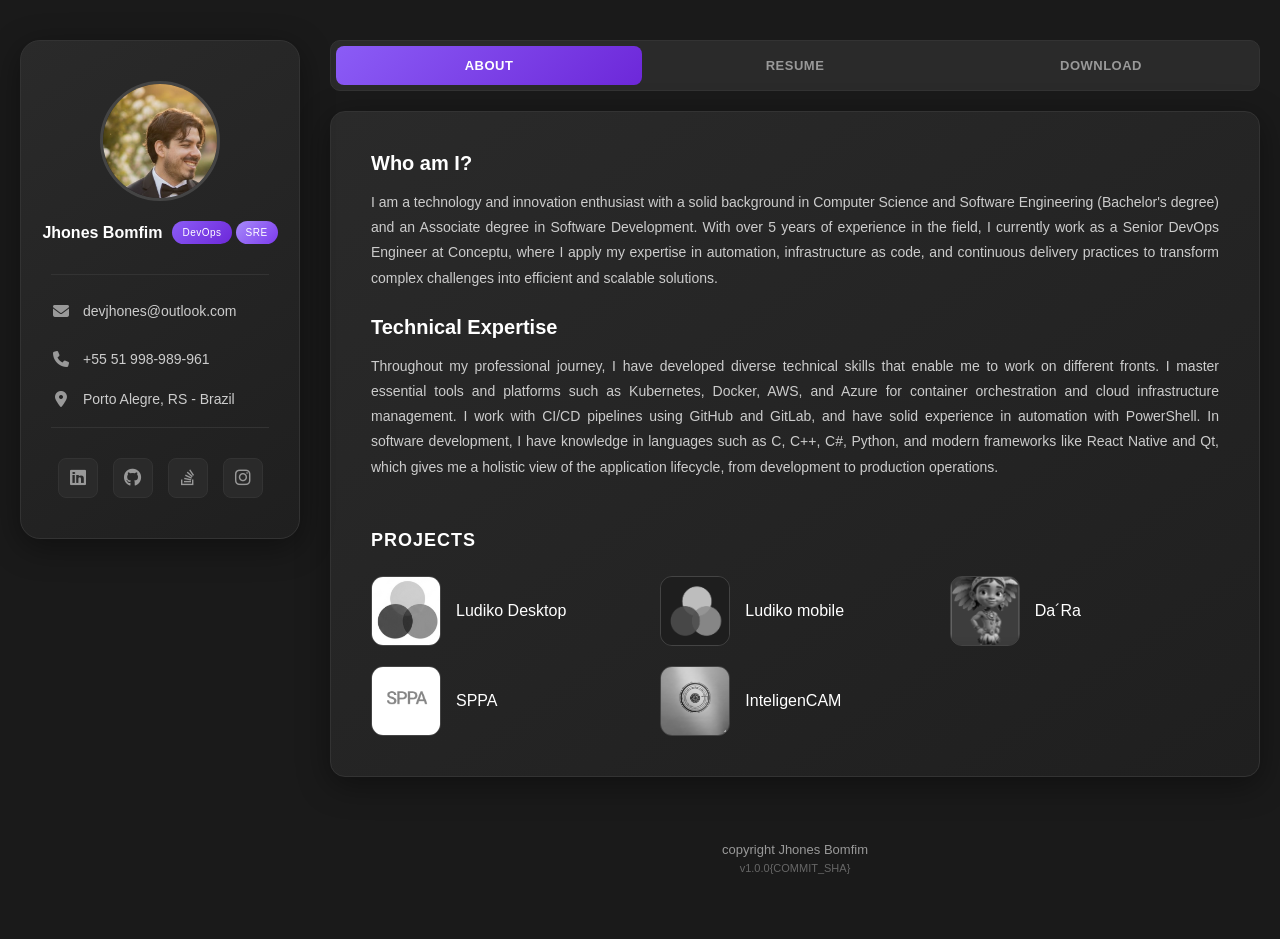
==== src/index.html @ a9e6de29 "feat: Add GitHub Pages deployment workflow and root index.html" ====
<!doctype html>
<html lang="pt-BR">
  <head>
    <meta charset="UTF-8" />
    <meta name="viewport" content="width=device-width, initial-scale=1.0" />
    <title>Jhones Bomfim - Portfólio</title>
    <link rel="stylesheet" href="./styles/style.css" />
    <link
      rel="stylesheet"
      href="https://cdnjs.cloudflare.com/ajax/libs/font-awesome/6.4.0/css/all.min.css"
    />
  </head>
  <body>
    <div class="container">
      <!-- Profile Card (Left Side) -->
      <div class="profile-card">
        <div class="profile-header">
          <div class="profile-image">
            <img src="./images/Screenshot_15.png" alt="Profile Picture" />
          </div>
          <div class="profile-title">
            <h1 class="profile-name">Jhones Bomfim</h1>
            <div class="profile-badges">
              <span class="badge badge-devops">DevOps</span>
              <span class="badge badge-sre">SRE</span>
            </div>
          </div>
        </div>

        <div class="profile-info">
          <a href="mailto:devjhones@outlook.com" class="info-item info-link">
            <i class="fas fa-envelope"></i>
            <span>devjhones@outlook.com</span>
          </a>
          <a href="tel:+5551998989961" class="info-item info-link">
            <i class="fas fa-phone"></i>
            <span>+55 51 998-989-961</span>
          </a>
          <div class="info-item">
            <i class="fas fa-map-marker-alt"></i>
            <span>Porto Alegre, RS - Brazil</span>
          </div>
        </div>

        <div class="social-links">
          <a
            href="https://www.linkedin.com/in/devjhones/"
            class="social-icon"
            aria-label="LinkedIn"
            target="_blank"
          >
            <i class="fab fa-linkedin"></i>
          </a>
          <a
            href="https://github.com/jhonesyure"
            class="social-icon"
            aria-label="GitHub"
            target="_blank"
          >
            <i class="fab fa-github"></i>
          </a>
          <a
            href="https://stackoverflow.com/users/31774510/devjhones"
            class="social-icon"
            aria-label="Stack Overflow"
            target="_blank"
          >
            <i class="fab fa-stack-overflow"></i>
          </a>
          <a
            href="https://www.instagram.com/jhonesyure/"
            class="social-icon"
            aria-label="Instagram"
            target="_blank"
          >
            <i class="fab fa-instagram"></i>
          </a>
        </div>
      </div>

      <!-- Main Content (Right Side) -->
      <div class="main-content">
        <!-- Navigation -->
        <nav class="main-nav">
          <button class="nav-btn active" data-section="about">ABOUT</button>
          <button class="nav-btn" data-section="resume">RESUME</button>
          <button class="nav-btn" data-section="download">DOWNLOAD</button>
        </nav>

        <!-- Content Box -->
        <div class="content-box">
          <!-- About Section -->
          <section id="about" class="content-section active">
            <div class="about-content">
              <h2>Who am I?</h2>
              <p>
                I am a technology and innovation enthusiast with a solid
                background in Computer Science and Software Engineering
                (Bachelor's degree) and an Associate degree in Software
                Development. With over 5 years of experience in the field, I
                currently work as a Senior DevOps Engineer at Conceptu, where I
                apply my expertise in automation, infrastructure as code, and
                continuous delivery practices to transform complex challenges
                into efficient and scalable solutions.
              </p>

              <h2>Technical Expertise</h2>
              <p>
                Throughout my professional journey, I have developed diverse
                technical skills that enable me to work on different fronts. I
                master essential tools and platforms such as Kubernetes, Docker,
                AWS, and Azure for container orchestration and cloud
                infrastructure management. I work with CI/CD pipelines using
                GitHub and GitLab, and have solid experience in automation with
                PowerShell. In software development, I have knowledge in
                languages such as C, C++, C#, Python, and modern frameworks like
                React Native and Qt, which gives me a holistic view of the
                application lifecycle, from development to production
                operations.
              </p>
            </div>

            <!-- Projects Section -->
            <div class="projects-section">
              <h2>PROJECTS</h2>
              <div class="projects-grid">
                <div class="project-card" data-project="1">
                  <div class="project-image">
                    <img
                      src="./images/LudikoDesktop.png"
                      alt="Ludiko Desktop"
                    />
                  </div>
                  <span class="project-name">Ludiko Desktop</span>
                </div>
                <div class="project-card" data-project="2">
                  <div class="project-image">
                    <img src="./images/LudikoMobile.png" alt="Ludiko Mobile" />
                  </div>
                  <span class="project-name">Ludiko mobile</span>
                </div>
                <div class="project-card" data-project="3">
                  <div class="project-image">
                    <img src="./images/dara.png" alt="Da´Ra" />
                  </div>
                  <span class="project-name">Da´Ra</span>
                </div>
                <div class="project-card" data-project="4">
                  <div class="project-image">
                    <img src="./images/sppa.png" alt="SPPA" />
                  </div>
                  <span class="project-name">SPPA</span>
                </div>
                <div class="project-card" data-project="5">
                  <div class="project-image">
                    <img src="./images/inteliCAM.png" alt="InteligenCAM" />
                  </div>
                  <span class="project-name">InteligenCAM</span>
                </div>
              </div>
            </div>
          </section>

          <!-- Resume Section -->
          <section id="resume" class="content-section">
            <div class="timeline">
              <!-- 2025-Present - Conceptu -->
              <div class="timeline-item">
                <div class="timeline-dot current-dot"></div>
                <div class="timeline-content current-content">
                  <h3 class="timeline-title">
                    Senior DevOps Engineer - Conceptu
                  </h3>
                  <span class="timeline-period">2025 - Present</span>
                  <ul class="timeline-list">
                    <li>Leading DevOps transformation initiatives</li>
                    <li>Implementing CI/CD pipelines with GitHub and GitLab</li>
                    <li>Managing cloud infrastructure on AWS and Azure</li>
                    <li>
                      Orchestrating containerized applications with Kubernetes
                    </li>
                    <li>
                      Automating deployment processes and infrastructure as code
                    </li>
                  </ul>
                </div>
              </div>

              <!-- 2024-Present - Education Branch -->
              <div class="timeline-item timeline-education">
                <div class="timeline-dot education-dot"></div>
                <div class="timeline-content education-content">
                  <h3 class="timeline-title">
                    🎓 Bachelor's in Software Engineering
                  </h3>
                  <span class="timeline-period">2024 - Present</span>
                  <ul class="timeline-list">
                    <li>
                      Currently studying advanced software engineering
                      principles
                    </li>
                    <li>DevOps and cloud-native architectures</li>
                    <li>System design and scalability patterns</li>
                  </ul>
                </div>
              </div>

              <!-- 2023-2025 - SkyDrones -->
              <div class="timeline-item">
                <div class="timeline-dot"></div>
                <div class="timeline-content">
                  <h3 class="timeline-title">Software Engineer - SkyDrones</h3>
                  <span class="timeline-period">2023 - 2025</span>
                  <ul class="timeline-list">
                    <li>
                      Developed drone control applications using QML and C++
                    </li>
                    <li>Created embedded firmware with C, C++, and Lua</li>
                    <li>
                      Worked on real-time systems and low-level programming
                    </li>
                    <li>
                      Implemented communication protocols for drone systems
                    </li>
                    <li>Optimized performance for embedded devices</li>
                  </ul>
                </div>
              </div>

              <!-- 2020-2024 - Education Branch -->
              <div class="timeline-item timeline-education">
                <div class="timeline-dot education-dot"></div>
                <div class="timeline-content education-content">
                  <h3 class="timeline-title">
                    🎓 Bachelor's in Computer Science
                  </h3>
                  <span class="timeline-period">2020 - 2024</span>
                  <ul class="timeline-list">
                    <li>Deep dive into computer science fundamentals</li>
                    <li>Artificial Intelligence and Machine Learning</li>
                    <li>Advanced data structures and algorithms</li>
                    <li>Software engineering methodologies</li>
                  </ul>
                </div>
              </div>

              <!-- 2020-2022 - Vent Digital -->
              <div class="timeline-item">
                <div class="timeline-dot"></div>
                <div class="timeline-content">
                  <h3 class="timeline-title">
                    Systems Developer - Vent Digital
                  </h3>
                  <span class="timeline-period">2020 - 2022</span>
                  <ul class="timeline-list">
                    <li>
                      Built modern web applications with React and Next.js
                    </li>
                    <li>
                      Developed cross-platform mobile apps using React Native
                    </li>
                    <li>Managed containerized deployments with Docker</li>
                    <li>Worked with cloud platforms AWS and Azure</li>
                    <li>Orchestrated services using Kubernetes (K8s)</li>
                  </ul>
                </div>
              </div>

              <!-- 2018-2020 - Education Branch -->
              <div class="timeline-item timeline-education">
                <div class="timeline-dot education-dot"></div>
                <div class="timeline-content education-content">
                  <h3 class="timeline-title">
                    🎓 Associate Degree in Systems Development
                  </h3>
                  <span class="timeline-period">2018 - 2020</span>
                  <ul class="timeline-list">
                    <li>Studied software architecture and design patterns</li>
                    <li>Advanced programming concepts and algorithms</li>
                    <li>Database management and system analysis</li>
                  </ul>
                </div>
              </div>

              <!-- 2016 - Internship -->
              <div class="timeline-item">
                <div class="timeline-dot"></div>
                <div class="timeline-content">
                  <h3 class="timeline-title">Website Development Intern</h3>
                  <span class="timeline-period">May 2016 - Dec 2016</span>
                  <ul class="timeline-list">
                    <li>
                      Developed responsive websites using HTML, CSS, and
                      JavaScript
                    </li>
                    <li>
                      Worked with MySQL databases and PHP backend development
                    </li>
                    <li>Gained foundational web development skills</li>
                    <li>
                      Collaborated with design team on UI/UX implementations
                    </li>
                  </ul>
                </div>
              </div>
            </div>
          </section>

          <!-- Download Section -->
          <section id="download" class="content-section">
            <div class="download-container">
              <div class="download-header">
                <h2>Download Resume</h2>
                <p>Get my complete resume in your preferred language</p>
              </div>

              <div class="download-buttons">
                <a href="./assets/resume-en.pdf" class="download-btn" download>
                  <div class="download-icon">
                    <i class="fas fa-file-pdf"></i>
                  </div>
                  <div class="download-info">
                    <span class="download-title">English Version</span>
                    <span class="download-subtitle">Resume - EN.pdf</span>
                  </div>
                  <div class="download-arrow">
                    <i class="fas fa-download"></i>
                  </div>
                </a>

                <a href="./assets/resume-pt.pdf" class="download-btn" download>
                  <div class="download-icon">
                    <i class="fas fa-file-pdf"></i>
                  </div>
                  <div class="download-info">
                    <span class="download-title">Versão em Português</span>
                    <span class="download-subtitle">Currículo - PT-BR.pdf</span>
                  </div>
                  <div class="download-arrow">
                    <i class="fas fa-download"></i>
                  </div>
                </a>
              </div>

              <div class="download-note">
                <i class="fas fa-info-circle"></i>
                <span>Last updated: October 2025</span>
              </div>
            </div>
          </section>
        </div>

        <!-- Footer -->
        <footer class="main-footer">
          <p>copyright Jhones Bomfim</p>
          <p class="version">v1.0.0{COMMIT_SHA}</p>
        </footer>
      </div>
    </div>

    <!-- Modal for Projects -->
    <div id="projectModal" class="modal">
      <div class="modal-content">
        <span class="close-modal">&times;</span>
        <h2 id="modalTitle">Project Title</h2>
        <div id="modalBody">
          <p>Project details will appear here...</p>
        </div>
      </div>
    </div>

    <script src="./scripts/main.js"></script>
  </body>
</html>
---- src/styles/style.css ----
* {
  margin: 0;
  padding: 0;
  box-sizing: border-box;
}

body {
  font-family: -apple-system, BlinkMacSystemFont, 'Segoe UI', Roboto,
    'Helvetica Neue', Arial, sans-serif;
  background-color: #1a1a1a;
  color: #ffffff;
  padding: 40px 20px;
  min-height: 100vh;
}

/* Container Layout */
.container {
  display: flex;
  gap: 30px;
  max-width: 1400px;
  margin: 0 auto;
  align-items: flex-start;
}

.profile-card {
  background: linear-gradient(145deg, #2a2a2a, #1f1f1f);
  border-radius: 20px;
  padding: 40px 30px;
  width: 280px;
  flex-shrink: 0;
  box-shadow: 0 8px 32px rgba(0, 0, 0, 0.4);
  border: 1px solid #333;
  position: sticky;
  top: 40px;
}

.profile-header {
  text-align: center;
  margin-bottom: 30px;
}

.profile-image {
  width: 120px;
  height: 120px;
  margin: 0 auto 20px;
  border-radius: 50%;
  overflow: hidden;
  background: #3a3a3a;
  border: 3px solid #444;
}

.profile-image img {
  width: 100%;
  height: 100%;
  object-fit: cover;
}

.profile-title {
  display: flex;
  align-items: center;
  justify-content: center;
  gap: 10px;
  flex-wrap: nowrap;
}

.profile-name {
  font-size: 16px;
  font-weight: 600;
  color: #ffffff;
  margin: 0;
  white-space: nowrap;
}

.profile-badges {
  display: flex;
  gap: 4px;
  align-items: center;
  flex-shrink: 0;
}

.badge {
  padding: 6px 10px;
  border-radius: 20px;
  font-size: 10px;
  font-weight: 500;
  letter-spacing: 0.5px;
}

.badge-devops {
  background: linear-gradient(135deg, #8b5cf6, #6d28d9);
  color: #ffffff;
}

.badge-sre {
  background: linear-gradient(135deg, #a78bfa, #7c3aed);
  color: #ffffff;
}

.profile-info {
  margin: 30px 0;
  border-top: 1px solid #333;
  border-bottom: 1px solid #333;
  padding: 20px 0;
}

.info-item {
  display: flex;
  align-items: center;
  gap: 12px;
  margin-bottom: 16px;
  color: #cccccc;
  font-size: 14px;
}

.info-link {
  text-decoration: none;
  transition: all 0.3s ease;
  border-radius: 8px;
  padding: 8px;
  margin-left: -8px;
  margin-right: -8px;
}

.info-link:hover i {
  color: #8b5cf6;
}

.info-item:last-child {
  margin-bottom: 0;
}

.info-item i {
  color: #999;
  font-size: 16px;
  width: 20px;
  text-align: center;
}

.info-item span {
  flex: 1;
  word-break: break-word;
}

.social-links {
  display: flex;
  justify-content: center;
  gap: 15px;
  margin-top: 25px;
}

.social-icon {
  width: 40px;
  height: 40px;
  border-radius: 8px;
  background: #2a2a2a;
  display: flex;
  align-items: center;
  justify-content: center;
  color: #999;
  text-decoration: none;
  transition: all 0.3s ease;
  border: 1px solid #333;
}

.social-icon:hover {
  background: #3a3a3a;
  color: #ffffff;
  transform: translateY(-2px);
  box-shadow: 0 4px 12px rgba(139, 92, 246, 0.3);
}

.social-icon i {
  font-size: 18px;
}

/* Responsividade */
@media (max-width: 768px) {
  .container {
    flex-direction: column;
  }

  .profile-card {
    width: 100%;
    position: relative;
    top: 0;
  }

  .main-content {
    width: 100%;
  }
}

/* Main Content Area */
.main-content {
  flex: 1;
  display: flex;
  flex-direction: column;
  gap: 20px;
}

/* Navigation */
.main-nav {
  display: flex;
  gap: 0;
  background: #2a2a2a;
  border-radius: 10px;
  padding: 5px;
  border: 1px solid #333;
}

.nav-btn {
  flex: 1;
  background: transparent;
  border: none;
  color: #999;
  padding: 12px 20px;
  font-size: 13px;
  font-weight: 600;
  letter-spacing: 0.5px;
  cursor: pointer;
  border-radius: 8px;
  transition: all 0.3s ease;
}

.nav-btn:hover {
  color: #fff;
  background: rgba(139, 92, 246, 0.1);
}

.nav-btn.active {
  background: linear-gradient(135deg, #8b5cf6, #6d28d9);
  color: #ffffff;
}

/* Content Box */
.content-box {
  background: linear-gradient(145deg, #2a2a2a, #1f1f1f);
  border-radius: 15px;
  padding: 40px;
  border: 1px solid #333;
  box-shadow: 0 8px 32px rgba(0, 0, 0, 0.4);
  min-height: 500px;
}

.content-section {
  display: none;
}

.content-section.active {
  display: block;
}

/* About Section */
.about-content h2 {
  color: #ffffff;
  font-size: 20px;
  font-weight: 600;
  margin-bottom: 15px;
  margin-top: 25px;
}

.about-content h2:first-child {
  margin-top: 0;
}

.about-content p {
  color: #cccccc;
  line-height: 1.8;
  font-size: 14px;
  margin-bottom: 25px;
  text-align: justify;
}

/* Projects Section */
.projects-section {
  margin-top: 50px;
}

.projects-section h2 {
  color: #ffffff;
  font-size: 18px;
  font-weight: 700;
  letter-spacing: 1px;
  margin-bottom: 25px;
}

.projects-grid {
  display: grid;
  grid-template-columns: repeat(3, 1fr);
  gap: 20px;
}

.project-card {
  display: flex;
  align-items: center;
  gap: 15px;
  cursor: pointer;
  transition: transform 0.3s ease;
}

.project-card:hover {
  transform: translateY(-5px);
}

.project-image {
  width: 70px;
  height: 70px;
  background: linear-gradient(145deg, #3a3a3a, #2f2f2f);
  border-radius: 12px;
  border: 1px solid #444;
  flex-shrink: 0;
  overflow: hidden;
  display: flex;
  align-items: center;
  justify-content: center;
}

.project-image img {
  width: 100%;
  height: 100%;
  object-fit: cover;
  object-position: center;
  filter: grayscale(100%);
  transition: filter 0.3s ease;
}

.project-card:hover .project-image img {
  filter: grayscale(0%);
}

.project-placeholder {
  width: 70px;
  height: 70px;
  background: linear-gradient(145deg, #3a3a3a, #2f2f2f);
  border-radius: 12px;
  border: 1px solid #444;
  flex-shrink: 0;
}

.project-name {
  color: #ffffff;
  font-size: 16px;
  font-weight: 500;
}

/* Timeline Section (Resume) */
.timeline {
  position: relative;
  padding-left: 40px;
  margin-top: 20px;
}

.timeline::before {
  content: '';
  position: absolute;
  left: 0;
  top: 0;
  bottom: 0;
  width: 3px;
  background: linear-gradient(180deg, #8b5cf6, #6d28d9);
  border-radius: 2px;
}

.timeline-item {
  position: relative;
  margin-bottom: 50px;
}

.timeline-item:last-child {
  margin-bottom: 0;
}

.timeline-dot {
  position: absolute;
  left: -46px;
  top: 8px;
  width: 14px;
  height: 14px;
  background: linear-gradient(135deg, #8b5cf6, #6d28d9);
  border-radius: 50%;
  border: 3px solid #1f1f1f;
  box-shadow: 0 0 0 3px rgba(139, 92, 246, 0.2);
  z-index: 1;
}

/* Education Branch (Merge Request Style) */
.timeline-education {
  padding-left: 30px;
  position: relative;
}

.timeline-education::before {
  content: '';
  position: absolute;
  left: -40px;
  top: 20px;
  width: 30px;
  height: 2px;
  background: linear-gradient(90deg, #fbbf24, #f59e0b);
  border-radius: 2px;
}

.timeline-education::after {
  content: '';
  position: absolute;
  left: -40px;
  top: 0;
  bottom: 0;
  width: 2px;
  background: linear-gradient(180deg, #fbbf24, #f59e0b);
  border-radius: 2px;
  opacity: 0.3;
}

.education-dot {
  background: linear-gradient(135deg, #fbbf24, #f59e0b) !important;
  box-shadow: 0 0 0 3px rgba(251, 191, 36, 0.2) !important;
}

.education-content {
  border-color: #f59e0b !important;
  background: linear-gradient(145deg, #2a2a2a, #252525);
}

.education-content:hover {
  border-color: #fbbf24 !important;
  box-shadow: 0 4px 20px rgba(251, 191, 36, 0.15) !important;
}

.education-content::before {
  border-right-color: #f59e0b !important;
}

.education-content .timeline-period {
  color: #fbbf24 !important;
}

/* Current Position Highlight */
.current-dot {
  background: linear-gradient(135deg, #10b981, #059669) !important;
  box-shadow:
    0 0 0 3px rgba(16, 185, 129, 0.2),
    0 0 15px rgba(16, 185, 129, 0.4) !important;
  animation: pulse 2s infinite;
}

@keyframes pulse {
  0%,
  100% {
    box-shadow:
      0 0 0 3px rgba(16, 185, 129, 0.2),
      0 0 15px rgba(16, 185, 129, 0.4);
  }
  50% {
    box-shadow:
      0 0 0 6px rgba(16, 185, 129, 0.1),
      0 0 20px rgba(16, 185, 129, 0.6);
  }
}

.current-content {
  border-color: #10b981 !important;
}

.current-content:hover {
  border-color: #10b981 !important;
  box-shadow: 0 4px 20px rgba(16, 185, 129, 0.25) !important;
}

.current-content .timeline-period {
  color: #10b981 !important;
  font-weight: 600;
}

.timeline-content {
  background: linear-gradient(145deg, #2a2a2a, #252525);
  border: 1px solid #333;
  border-radius: 12px;
  padding: 25px;
  position: relative;
  transition: all 0.3s ease;
}

.timeline-content:hover {
  border-color: #8b5cf6;
  box-shadow: 0 4px 20px rgba(139, 92, 246, 0.15);
  transform: translateX(5px);
}

.timeline-content::before {
  content: '';
  position: absolute;
  left: -8px;
  top: 15px;
  width: 0;
  height: 0;
  border-top: 8px solid transparent;
  border-bottom: 8px solid transparent;
  border-right: 8px solid #333;
}

.timeline-title {
  color: #ffffff;
  font-size: 18px;
  font-weight: 700;
  letter-spacing: 0.5px;
  margin-bottom: 8px;
}

.timeline-period {
  color: #8b5cf6;
  font-size: 13px;
  font-weight: 500;
  display: inline-block;
  margin-bottom: 15px;
}

.timeline-list {
  list-style: none;
  padding: 0;
  margin: 0;
}

.timeline-list li {
  color: #cccccc;
  font-size: 14px;
  line-height: 1.6;
  margin-bottom: 10px;
  padding-left: 20px;
  position: relative;
}

.timeline-list li:last-child {
  margin-bottom: 0;
}

.timeline-list li::before {
  content: '▸';
  position: absolute;
  left: 0;
  color: #8b5cf6;
  font-size: 12px;
}

.education-content .timeline-list li::before {
  color: #fbbf24;
}

/* Download Section */
.download-container {
  max-width: 600px;
  margin: 0 auto;
  text-align: center;
}

.download-header h2 {
  color: #ffffff;
  font-size: 28px;
  font-weight: 700;
  margin-bottom: 10px;
}

.download-header p {
  color: #999;
  font-size: 14px;
  margin-bottom: 40px;
}

.download-buttons {
  display: flex;
  flex-direction: column;
  gap: 20px;
  margin-bottom: 30px;
}

.download-btn {
  display: flex;
  align-items: center;
  gap: 20px;
  background: linear-gradient(145deg, #2a2a2a, #252525);
  border: 1px solid #333;
  border-radius: 12px;
  padding: 25px;
  text-decoration: none;
  transition: all 0.3s ease;
  cursor: pointer;
}

.download-btn:hover {
  border-color: #8b5cf6;
  box-shadow: 0 4px 20px rgba(139, 92, 246, 0.2);
  transform: translateY(-3px);
}

.download-icon {
  width: 50px;
  height: 50px;
  background: linear-gradient(135deg, #8b5cf6, #6d28d9);
  border-radius: 10px;
  display: flex;
  align-items: center;
  justify-content: center;
  flex-shrink: 0;
}

.download-icon i {
  color: #ffffff;
  font-size: 24px;
}

.download-info {
  flex: 1;
  text-align: left;
  display: flex;
  flex-direction: column;
  gap: 5px;
}

.download-title {
  color: #ffffff;
  font-size: 16px;
  font-weight: 600;
}

.download-subtitle {
  color: #999;
  font-size: 13px;
}

.download-arrow {
  color: #8b5cf6;
  font-size: 20px;
  transition: transform 0.3s ease;
}

.download-btn:hover .download-arrow {
  transform: translateX(5px);
}

.download-note {
  display: flex;
  align-items: center;
  justify-content: center;
  gap: 8px;
  color: #666;
  font-size: 12px;
  margin-top: 20px;
}

.download-note i {
  font-size: 14px;
}

/* Footer */
.main-footer {
  text-align: center;
  padding: 20px;
  color: #999;
  font-size: 13px;
  margin-top: 20px;
}

.main-footer p {
  margin: 5px 0;
}

.version {
  color: #666;
  font-size: 11px;
}

/* Modal */
.modal {
  display: none;
  position: fixed;
  z-index: 1000;
  left: 0;
  top: 0;
  width: 100%;
  height: 100%;
  background-color: rgba(0, 0, 0, 0.8);
  backdrop-filter: blur(5px);
}

.modal.active {
  display: flex;
  align-items: center;
  justify-content: center;
}

.modal-content {
  background: linear-gradient(145deg, #2a2a2a, #1f1f1f);
  border: 1px solid #333;
  border-radius: 20px;
  padding: 40px;
  max-width: 600px;
  width: 90%;
  position: relative;
  box-shadow: 0 20px 60px rgba(0, 0, 0, 0.5);
}

.close-modal {
  position: absolute;
  top: 20px;
  right: 25px;
  font-size: 28px;
  font-weight: bold;
  color: #999;
  cursor: pointer;
  transition: color 0.3s ease;
}

.close-modal:hover {
  color: #fff;
}

#modalTitle {
  color: #ffffff;
  font-size: 24px;
  margin-bottom: 20px;
}

#modalBody {
  color: #cccccc;
  line-height: 1.8;
}

/* Technology Tags in Modal */
.tech-tags-container {
  display: flex;
  gap: 10px;
  flex-wrap: wrap;
  margin-top: 20px;
}

.tech-tag {
  background: linear-gradient(135deg, #8b5cf6, #6d28d9);
  color: #ffffff;
  padding: 6px 14px;
  border-radius: 20px;
  font-size: 12px;
  font-weight: 500;
  letter-spacing: 0.5px;
  display: inline-block;
}

#modalBody p {
  margin: 0;
  font-size: 14px;
}

@media (max-width: 992px) {
  .projects-grid {
    grid-template-columns: repeat(2, 1fr);
  }
}

@media (max-width: 576px) {
  .projects-grid {
    grid-template-columns: 1fr;
  }

  .content-box {
    padding: 25px;
  }
}
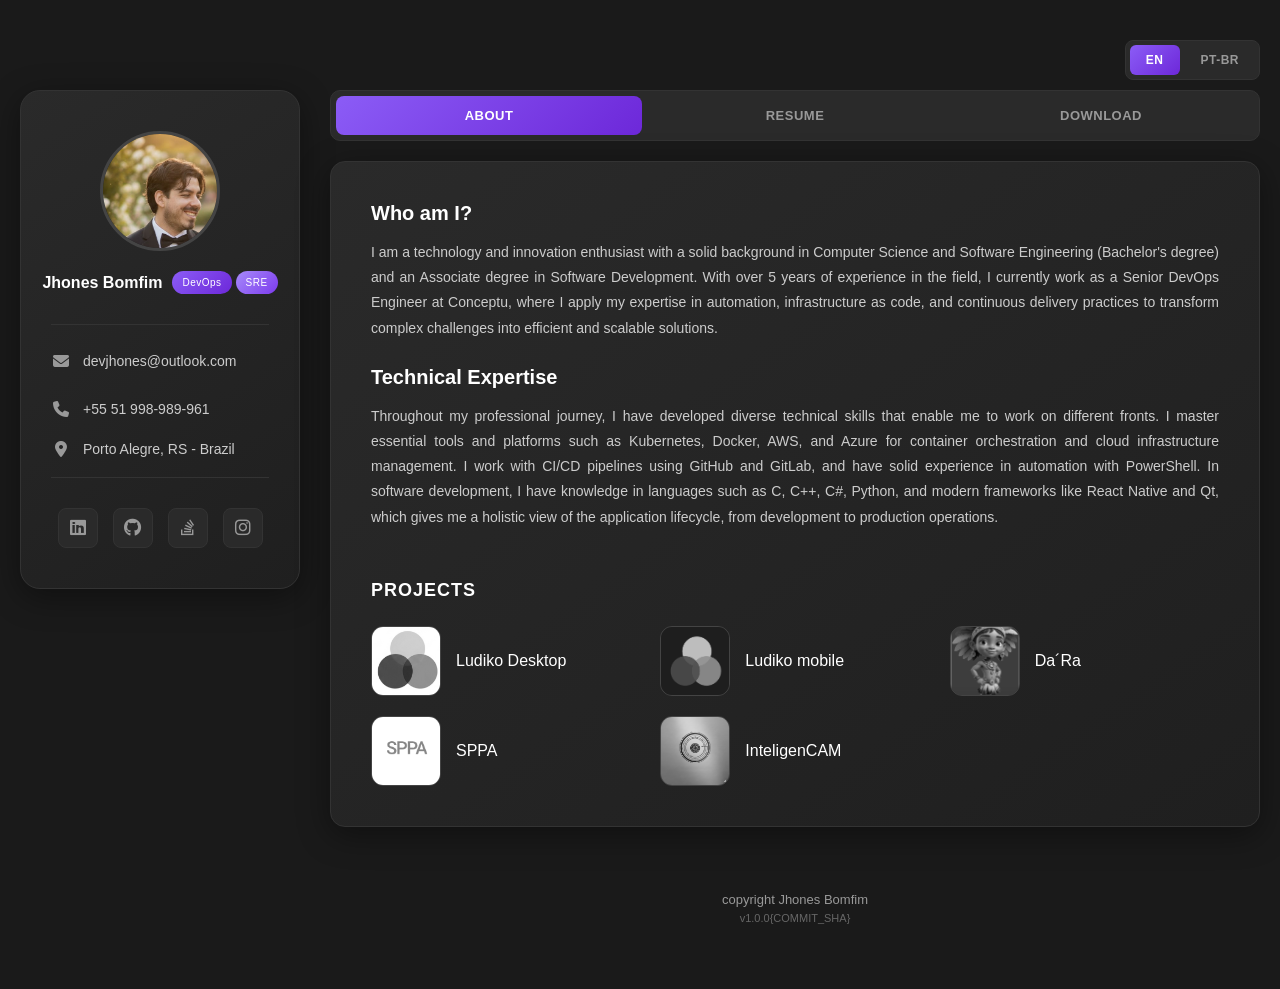
==== commit fd6abbcc: "Initial Translate function" ====
--- a/src/index.html
+++ b/src/index.html
@@ -80,11 +80,35 @@
 
       <!-- Main Content (Right Side) -->
       <div class="main-content">
+        <!-- Language Switcher -->
+        <div class="language-switcher">
+          <button class="lang-btn active" data-lang="en">EN</button>
+          <button class="lang-btn" data-lang="pt">PT-BR</button>
+        </div>
+
         <!-- Navigation -->
         <nav class="main-nav">
-          <button class="nav-btn active" data-section="about">ABOUT</button>
-          <button class="nav-btn" data-section="resume">RESUME</button>
-          <button class="nav-btn" data-section="download">DOWNLOAD</button>
+          <button
+            class="nav-btn active"
+            data-section="about"
+            data-translate="nav.about"
+          >
+            ABOUT
+          </button>
+          <button
+            class="nav-btn"
+            data-section="resume"
+            data-translate="nav.resume"
+          >
+            RESUME
+          </button>
+          <button
+            class="nav-btn"
+            data-section="download"
+            data-translate="nav.download"
+          >
+            DOWNLOAD
+          </button>
         </nav>
 
         <!-- Content Box -->
@@ -92,8 +116,8 @@
           <!-- About Section -->
           <section id="about" class="content-section active">
             <div class="about-content">
-              <h2>Who am I?</h2>
-              <p>
+              <h2 data-translate="about.title1">Who am I?</h2>
+              <p data-translate="about.text1">
                 I am a technology and innovation enthusiast with a solid
                 background in Computer Science and Software Engineering
                 (Bachelor's degree) and an Associate degree in Software
@@ -104,8 +128,8 @@
                 into efficient and scalable solutions.
               </p>
 
-              <h2>Technical Expertise</h2>
-              <p>
+              <h2 data-translate="about.title2">Technical Expertise</h2>
+              <p data-translate="about.text2">
                 Throughout my professional journey, I have developed diverse
                 technical skills that enable me to work on different fronts. I
                 master essential tools and platforms such as Kubernetes, Docker,
@@ -122,7 +146,7 @@
 
             <!-- Projects Section -->
             <div class="projects-section">
-              <h2>PROJECTS</h2>
+              <h2 data-translate="projects.title">PROJECTS</h2>
               <div class="projects-grid">
                 <div class="project-card" data-project="1">
                   <div class="project-image">
@@ -310,8 +334,10 @@
           <section id="download" class="content-section">
             <div class="download-container">
               <div class="download-header">
-                <h2>Download Resume</h2>
-                <p>Get my complete resume in your preferred language</p>
+                <h2 data-translate="download.title">Download Resume</h2>
+                <p data-translate="download.subtitle">
+                  Get my complete resume in your preferred language
+                </p>
               </div>
 
               <div class="download-buttons">
@@ -320,7 +346,9 @@
                     <i class="fas fa-file-pdf"></i>
                   </div>
                   <div class="download-info">
-                    <span class="download-title">English Version</span>
+                    <span class="download-title" data-translate="download.btnEn"
+                      >English Version</span
+                    >
                     <span class="download-subtitle">Resume - EN.pdf</span>
                   </div>
                   <div class="download-arrow">
@@ -333,7 +361,9 @@
                     <i class="fas fa-file-pdf"></i>
                   </div>
                   <div class="download-info">
-                    <span class="download-title">Versão em Português</span>
+                    <span class="download-title" data-translate="download.btnPt"
+                      >Versão em Português</span
+                    >
                     <span class="download-subtitle">Currículo - PT-BR.pdf</span>
                   </div>
                   <div class="download-arrow">
@@ -344,7 +374,9 @@
 
               <div class="download-note">
                 <i class="fas fa-info-circle"></i>
-                <span>Last updated: October 2025</span>
+                <span data-translate="download.lastUpdated"
+                  >Last updated: October 2025</span
+                >
               </div>
             </div>
           </section>
@@ -369,6 +401,7 @@
       </div>
     </div>
 
+    <script src="./scripts/translations.js"></script>
     <script src="./scripts/main.js"></script>
   </body>
 </html>
--- a/src/styles/style.css
+++ b/src/styles/style.css
@@ -32,6 +32,7 @@
   border: 1px solid #333;
   position: sticky;
   top: 40px;
+  margin-top: 50px;
 }
 
 .profile-header {
@@ -196,6 +197,45 @@
   display: flex;
   flex-direction: column;
   gap: 20px;
+  position: relative;
+  padding-top: 50px;
+}
+
+/* Language Switcher */
+.language-switcher {
+  position: absolute;
+  top: 0;
+  right: 0;
+  display: flex;
+  gap: 5px;
+  background: #2a2a2a;
+  border-radius: 8px;
+  padding: 4px;
+  border: 1px solid #333;
+  z-index: 100;
+}
+
+.lang-btn {
+  background: transparent;
+  border: none;
+  color: #999;
+  padding: 8px 16px;
+  font-size: 12px;
+  font-weight: 600;
+  letter-spacing: 0.5px;
+  cursor: pointer;
+  border-radius: 6px;
+  transition: all 0.3s ease;
+}
+
+.lang-btn:hover {
+  color: #fff;
+  background: rgba(255, 255, 255, 0.05);
+}
+
+.lang-btn.active {
+  background: linear-gradient(135deg, #8b5cf6, #6d28d9);
+  color: #fff;
 }
 
 /* Navigation */
@@ -763,4 +803,14 @@
   .content-box {
     padding: 25px;
   }
-}
+
+  .language-switcher {
+    position: static;
+    margin-bottom: 15px;
+    justify-content: center;
+  }
+
+  .main-nav {
+    margin-top: 0;
+  }
+}
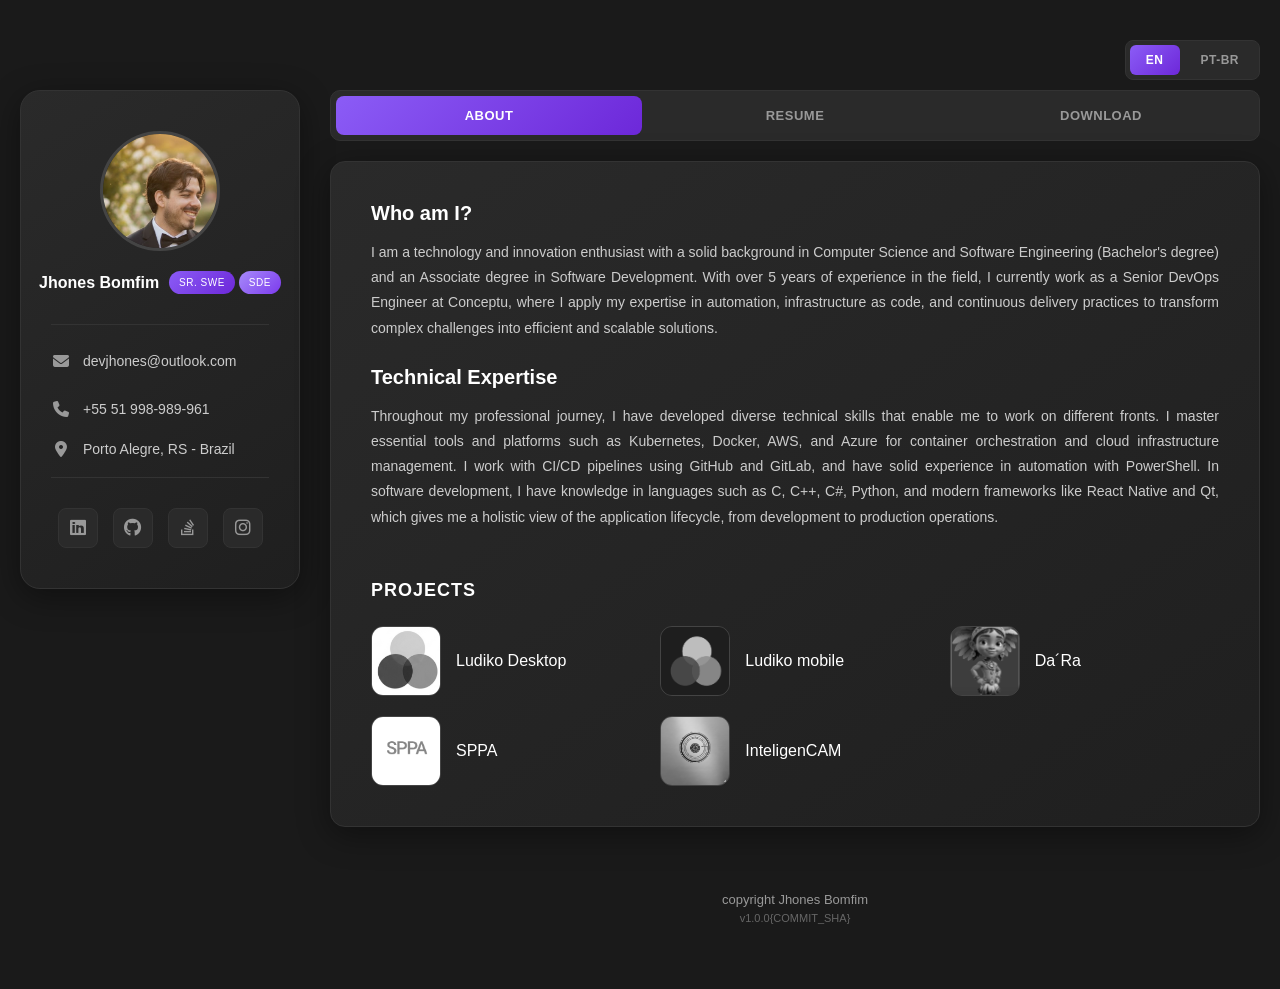
==== commit 45adf759: "Initial Version" ====
--- a/src/index.html
+++ b/src/index.html
@@ -21,8 +21,8 @@
           <div class="profile-title">
             <h1 class="profile-name">Jhones Bomfim</h1>
             <div class="profile-badges">
-              <span class="badge badge-devops">DevOps</span>
-              <span class="badge badge-sre">SRE</span>
+              <span class="badge badge-devops">SR. SWE</span>
+              <span class="badge badge-sre">SDE</span>
             </div>
           </div>
         </div>
@@ -192,18 +192,28 @@
               <div class="timeline-item">
                 <div class="timeline-dot current-dot"></div>
                 <div class="timeline-content current-content">
-                  <h3 class="timeline-title">
+                  <h3 class="timeline-title" data-translate="resume.job1.title">
                     Senior DevOps Engineer - Conceptu
                   </h3>
-                  <span class="timeline-period">2025 - Present</span>
-                  <ul class="timeline-list">
-                    <li>Leading DevOps transformation initiatives</li>
-                    <li>Implementing CI/CD pipelines with GitHub and GitLab</li>
-                    <li>Managing cloud infrastructure on AWS and Azure</li>
-                    <li>
+                  <span
+                    class="timeline-period"
+                    data-translate="resume.job1.period"
+                    >2025 - Present</span
+                  >
+                  <ul class="timeline-list">
+                    <li data-translate="resume.job1.desc1">
+                      Leading DevOps transformation initiatives
+                    </li>
+                    <li data-translate="resume.job1.desc2">
+                      Implementing CI/CD pipelines with GitHub and GitLab
+                    </li>
+                    <li data-translate="resume.job1.desc3">
+                      Managing cloud infrastructure on AWS and Azure
+                    </li>
+                    <li data-translate="resume.job1.desc4">
                       Orchestrating containerized applications with Kubernetes
                     </li>
-                    <li>
+                    <li data-translate="resume.job1.desc5">
                       Automating deployment processes and infrastructure as code
                     </li>
                   </ul>
@@ -214,17 +224,25 @@
               <div class="timeline-item timeline-education">
                 <div class="timeline-dot education-dot"></div>
                 <div class="timeline-content education-content">
-                  <h3 class="timeline-title">
+                  <h3 class="timeline-title" data-translate="resume.edu1.title">
                     🎓 Bachelor's in Software Engineering
                   </h3>
-                  <span class="timeline-period">2024 - Present</span>
-                  <ul class="timeline-list">
-                    <li>
+                  <span
+                    class="timeline-period"
+                    data-translate="resume.edu1.period"
+                    >2024 - Present</span
+                  >
+                  <ul class="timeline-list">
+                    <li data-translate="resume.edu1.desc1">
                       Currently studying advanced software engineering
                       principles
                     </li>
-                    <li>DevOps and cloud-native architectures</li>
-                    <li>System design and scalability patterns</li>
+                    <li data-translate="resume.edu1.desc2">
+                      DevOps and cloud-native architectures
+                    </li>
+                    <li data-translate="resume.edu1.desc3">
+                      System design and scalability patterns
+                    </li>
                   </ul>
                 </div>
               </div>
@@ -233,20 +251,30 @@
               <div class="timeline-item">
                 <div class="timeline-dot"></div>
                 <div class="timeline-content">
-                  <h3 class="timeline-title">Software Engineer - SkyDrones</h3>
-                  <span class="timeline-period">2023 - 2025</span>
-                  <ul class="timeline-list">
-                    <li>
+                  <h3 class="timeline-title" data-translate="resume.job2.title">
+                    Software Engineer - SkyDrones
+                  </h3>
+                  <span
+                    class="timeline-period"
+                    data-translate="resume.job2.period"
+                    >2023 - 2025</span
+                  >
+                  <ul class="timeline-list">
+                    <li data-translate="resume.job2.desc1">
                       Developed drone control applications using QML and C++
                     </li>
-                    <li>Created embedded firmware with C, C++, and Lua</li>
-                    <li>
+                    <li data-translate="resume.job2.desc2">
+                      Created embedded firmware with C, C++, and Lua
+                    </li>
+                    <li data-translate="resume.job2.desc3">
                       Worked on real-time systems and low-level programming
                     </li>
-                    <li>
+                    <li data-translate="resume.job2.desc4">
                       Implemented communication protocols for drone systems
                     </li>
-                    <li>Optimized performance for embedded devices</li>
+                    <li data-translate="resume.job2.desc5">
+                      Optimized performance for embedded devices
+                    </li>
                   </ul>
                 </div>
               </div>
@@ -255,15 +283,27 @@
               <div class="timeline-item timeline-education">
                 <div class="timeline-dot education-dot"></div>
                 <div class="timeline-content education-content">
-                  <h3 class="timeline-title">
+                  <h3 class="timeline-title" data-translate="resume.edu2.title">
                     🎓 Bachelor's in Computer Science
                   </h3>
-                  <span class="timeline-period">2020 - 2024</span>
-                  <ul class="timeline-list">
-                    <li>Deep dive into computer science fundamentals</li>
-                    <li>Artificial Intelligence and Machine Learning</li>
-                    <li>Advanced data structures and algorithms</li>
-                    <li>Software engineering methodologies</li>
+                  <span
+                    class="timeline-period"
+                    data-translate="resume.edu2.period"
+                    >2020 - 2024</span
+                  >
+                  <ul class="timeline-list">
+                    <li data-translate="resume.edu2.desc1">
+                      Deep dive into computer science fundamentals
+                    </li>
+                    <li data-translate="resume.edu2.desc2">
+                      Artificial Intelligence and Machine Learning
+                    </li>
+                    <li data-translate="resume.edu2.desc3">
+                      Advanced data structures and algorithms
+                    </li>
+                    <li data-translate="resume.edu2.desc4">
+                      Software engineering methodologies
+                    </li>
                   </ul>
                 </div>
               </div>
@@ -272,20 +312,30 @@
               <div class="timeline-item">
                 <div class="timeline-dot"></div>
                 <div class="timeline-content">
-                  <h3 class="timeline-title">
+                  <h3 class="timeline-title" data-translate="resume.job3.title">
                     Systems Developer - Vent Digital
                   </h3>
-                  <span class="timeline-period">2020 - 2022</span>
-                  <ul class="timeline-list">
-                    <li>
+                  <span
+                    class="timeline-period"
+                    data-translate="resume.job3.period"
+                    >2020 - 2022</span
+                  >
+                  <ul class="timeline-list">
+                    <li data-translate="resume.job3.desc1">
                       Built modern web applications with React and Next.js
                     </li>
-                    <li>
+                    <li data-translate="resume.job3.desc2">
                       Developed cross-platform mobile apps using React Native
                     </li>
-                    <li>Managed containerized deployments with Docker</li>
-                    <li>Worked with cloud platforms AWS and Azure</li>
-                    <li>Orchestrated services using Kubernetes (K8s)</li>
+                    <li data-translate="resume.job3.desc3">
+                      Managed containerized deployments with Docker
+                    </li>
+                    <li data-translate="resume.job3.desc4">
+                      Worked with cloud platforms AWS and Azure
+                    </li>
+                    <li data-translate="resume.job3.desc5">
+                      Orchestrated services using Kubernetes (K8s)
+                    </li>
                   </ul>
                 </div>
               </div>
@@ -294,14 +344,24 @@
               <div class="timeline-item timeline-education">
                 <div class="timeline-dot education-dot"></div>
                 <div class="timeline-content education-content">
-                  <h3 class="timeline-title">
+                  <h3 class="timeline-title" data-translate="resume.edu3.title">
                     🎓 Associate Degree in Systems Development
                   </h3>
-                  <span class="timeline-period">2018 - 2020</span>
-                  <ul class="timeline-list">
-                    <li>Studied software architecture and design patterns</li>
-                    <li>Advanced programming concepts and algorithms</li>
-                    <li>Database management and system analysis</li>
+                  <span
+                    class="timeline-period"
+                    data-translate="resume.edu3.period"
+                    >2018 - 2020</span
+                  >
+                  <ul class="timeline-list">
+                    <li data-translate="resume.edu3.desc1">
+                      Studied software architecture and design patterns
+                    </li>
+                    <li data-translate="resume.edu3.desc2">
+                      Advanced programming concepts and algorithms
+                    </li>
+                    <li data-translate="resume.edu3.desc3">
+                      Database management and system analysis
+                    </li>
                   </ul>
                 </div>
               </div>
@@ -310,18 +370,26 @@
               <div class="timeline-item">
                 <div class="timeline-dot"></div>
                 <div class="timeline-content">
-                  <h3 class="timeline-title">Website Development Intern</h3>
-                  <span class="timeline-period">May 2016 - Dec 2016</span>
-                  <ul class="timeline-list">
-                    <li>
+                  <h3 class="timeline-title" data-translate="resume.job4.title">
+                    Website Development Intern
+                  </h3>
+                  <span
+                    class="timeline-period"
+                    data-translate="resume.job4.period"
+                    >May 2016 - Dec 2016</span
+                  >
+                  <ul class="timeline-list">
+                    <li data-translate="resume.job4.desc1">
                       Developed responsive websites using HTML, CSS, and
                       JavaScript
                     </li>
-                    <li>
+                    <li data-translate="resume.job4.desc2">
                       Worked with MySQL databases and PHP backend development
                     </li>
-                    <li>Gained foundational web development skills</li>
-                    <li>
+                    <li data-translate="resume.job4.desc3">
+                      Gained foundational web development skills
+                    </li>
+                    <li data-translate="resume.job4.desc4">
                       Collaborated with design team on UI/UX implementations
                     </li>
                   </ul>
